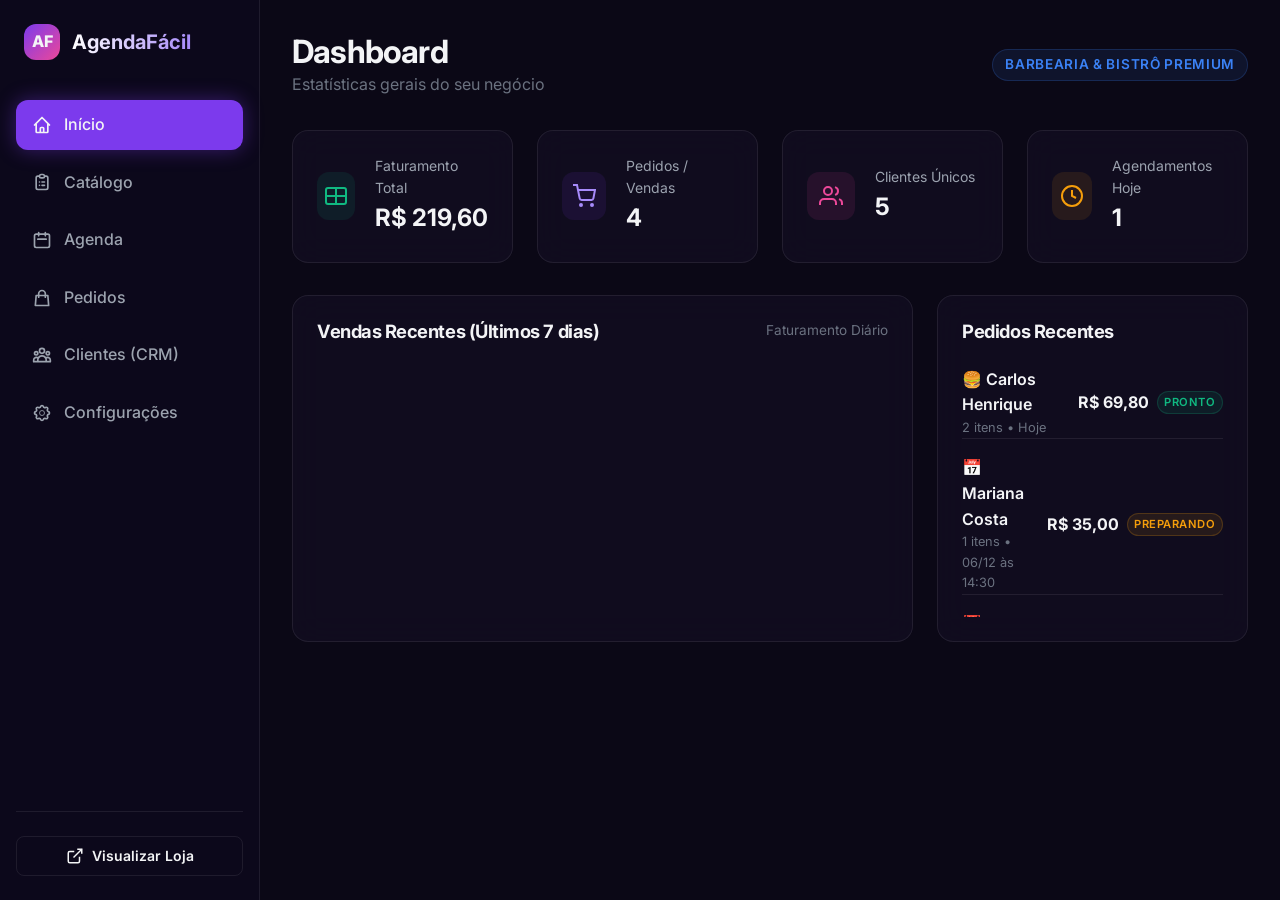
==== dashboard.html @ bc8d7b9e "commit inicial: AgendaFacil SPA" ====
<!DOCTYPE html>
<html lang="pt-BR">
<head>
  <meta charset="UTF-8">
  <meta name="viewport" content="width=device-width, initial-scale=1.0">
  <title>Painel Administrativo - AgendaFácil</title>
  <link rel="stylesheet" href="css/variables.css">
  <link rel="stylesheet" href="css/base.css">
  <link rel="stylesheet" href="css/components.css">
  <link rel="stylesheet" href="css/dashboard.css">
</head>
<body>

  <div class="dashboard-layout">
    
    <!-- Sidebar -->
    <aside class="sidebar" id="sidebar">
      <div class="logo-container">
        <div class="logo-icon">AF</div>
        <span class="logo-text">AgendaFácil</span>
      </div>

      <nav>
        <ul class="nav-list">
          <li>
            <a class="nav-link active" data-tab="inicio">
              <svg fill="none" stroke="currentColor" viewBox="0 0 24 24"><path stroke-linecap="round" stroke-linejoin="round" stroke-width="2" d="M3 12l2-2m0 0l7-7 7 7M5 10v10a1 1 0 001 1h3m10-11l2 2m-2-2v10a1 1 0 01-1 1h-3m-6 0a1 1 0 001-1v-4a1 1 0 011-1h2a1 1 0 011 1v4a1 1 0 001 1m-6 0h6"/></svg>
              Início
            </a>
          </li>
          <li>
            <a class="nav-link" data-tab="catalogo">
              <svg fill="none" stroke="currentColor" viewBox="0 0 24 24"><path stroke-linecap="round" stroke-linejoin="round" stroke-width="2" d="M9 5H7a2 2 0 00-2 2v12a2 2 0 002 2h10a2 2 0 002-2V7a2 2 0 00-2-2h-2M9 5a2 2 0 002 2h2a2 2 0 002-2M9 5a2 2 0 012-2h2a2 2 0 012 2m-3 7h3m-3 4h3m-6-4h.01M9 16h.01"/></svg>
              Catálogo
            </a>
          </li>
          <li>
            <a class="nav-link" data-tab="agenda">
              <svg fill="none" stroke="currentColor" viewBox="0 0 24 24"><path stroke-linecap="round" stroke-linejoin="round" stroke-width="2" d="M8 7V3m8 4V3m-9 8h10M5 21h14a2 2 0 002-2V7a2 2 0 00-2-2H5a2 2 0 00-2 2v12a2 2 0 002 2z"/></svg>
              Agenda
            </a>
          </li>
          <li>
            <a class="nav-link" data-tab="pedidos">
              <svg fill="none" stroke="currentColor" viewBox="0 0 24 24"><path stroke-linecap="round" stroke-linejoin="round" stroke-width="2" d="M16 11V7a4 4 0 00-8 0v4M5 9h14l1 12H4L5 9z"/></svg>
              Pedidos
            </a>
          </li>
          <li>
            <a class="nav-link" data-tab="clientes">
              <svg fill="none" stroke="currentColor" viewBox="0 0 24 24"><path stroke-linecap="round" stroke-linejoin="round" stroke-width="2" d="M17 20h5v-2a3 3 0 00-5.356-1.857M17 20H7m10 0v-2c0-.656-.126-1.283-.356-1.857M7 20H2v-2a3 3 0 015.356-1.857M7 20v-2c0-.656.126-1.283.356-1.857m0 0a5.002 5.002 0 019.288 0M15 7a3 3 0 11-6 0 3 3 0 016 0zm6 3a2 2 0 11-4 0 2 2 0 014 0zM7 10a2 2 0 11-4 0 2 2 0 014 0z"/></svg>
              Clientes (CRM)
            </a>
          </li>
          <li>
            <a class="nav-link" data-tab="configuracoes">
              <svg fill="none" stroke="currentColor" viewBox="0 0 24 24"><path stroke-linecap="round" stroke-linejoin="round" stroke-width="2" d="M10.325 4.317c.426-1.756 2.924-1.756 3.35 0a1.724 1.724 0 002.573 1.066c1.543-.94 3.31.826 2.37 2.37a1.724 1.724 0 001.065 2.572c1.756.426 1.756 2.924 0 3.35a1.724 1.724 0 00-1.066 2.573c.94 1.543-.826 3.31-2.37 2.37a1.724 1.724 0 00-2.572 1.065c-.426 1.756-2.924 1.756-3.35 0a1.724 1.724 0 00-2.573-1.066c-1.543.94-3.31-.826-2.37-2.37a1.724 1.724 0 00-1.065-2.572c-1.756-.426-1.756-2.924 0-3.35a1.724 1.724 0 001.066-2.573c-.94-1.543.826-3.31 2.37-2.37.996.608 2.296.07 2.572-1.065z"/><circle cx="12" cy="12" r="3"/></svg>
              Configurações
            </a>
          </li>
        </ul>
      </nav>

      <div class="sidebar-footer">
        <a href="loja.html" target="_blank" class="btn btn-outline btn-sm btn-full">
          <svg width="18" height="18" viewBox="0 0 24 24" fill="none" stroke="currentColor" stroke-width="2"><path d="M18 13v6a2 2 0 0 1-2 2H5a2 2 0 0 1-2-2V8a2 2 0 0 1 2-2h6"/><polyline points="15 3 21 3 21 9"/><line x1="10" y1="14" x2="21" y2="3"/></svg>
          Visualizar Loja
        </a>
      </div>
    </aside>

    <!-- Main Content Area -->
    <main class="main-content">
      
      <!-- Top Header Bar -->
      <header class="header-bar">
        <div>
          <h2 id="view-title">Dashboard</h2>
          <p id="view-subtitle" class="text-dim">Estatísticas gerais do seu negócio</p>
        </div>
        <div class="flex align-center gap-4">
          <span id="business-badge-name" class="badge badge-info" style="font-size: 0.85rem;">Carregando...</span>
          <button class="btn btn-outline btn-sm" id="btn-toggle-menu" style="display: none;">Menu</button>
        </div>
      </header>

      <!-- SEÇÕES DINÂMICAS -->

      <!-- 1. INÍCIO (DASHBOARD GENERAL) -->
      <section id="section-inicio" class="dashboard-view active">
        <!-- KPIs Grid -->
        <div class="kpis-grid">
          <div class="card kpi-card">
            <div class="kpi-icon-wrapper" style="background: rgba(16, 185, 129, 0.1); color: var(--success);">
              <svg width="24" height="24" viewBox="0 0 24 24" fill="none" stroke="currentColor" stroke-width="2"><rect x="2" y="4" width="20" height="16" rx="2"/><line x1="12" y1="4" x2="12" y2="20"/><line x1="2" y1="12" x2="22" y2="12"/></svg>
            </div>
            <div class="kpi-info">
              <span class="kpi-title">Faturamento Total</span>
              <span class="kpi-value" id="kpi-revenue">R$ 0,00</span>
            </div>
          </div>
          <div class="card kpi-card">
            <div class="kpi-icon-wrapper" style="background: rgba(124, 58, 237, 0.1); color: var(--primary-light);">
              <svg width="24" height="24" viewBox="0 0 24 24" fill="none" stroke="currentColor" stroke-width="2"><circle cx="9" cy="21" r="1"/><circle cx="20" cy="21" r="1"/><path d="M1 1h4l2.68 13.39a2 2 0 0 0 2 1.61h9.72a2 2 0 0 0 2-1.61L23 6H6"/></svg>
            </div>
            <div class="kpi-info">
              <span class="kpi-title">Pedidos / Vendas</span>
              <span class="kpi-value" id="kpi-orders">0</span>
            </div>
          </div>
          <div class="card kpi-card">
            <div class="kpi-icon-wrapper" style="background: rgba(236, 72, 153, 0.1); color: var(--secondary);">
              <svg width="24" height="24" viewBox="0 0 24 24" fill="none" stroke="currentColor" stroke-width="2"><path d="M17 21v-2a4 4 0 0 0-4-4H5a4 4 0 0 0-4 4v2"/><circle cx="9" cy="7" r="4"/><path d="M23 21v-2a4 4 0 0 0-3-3.87"/><path d="M16 3.13a4 4 0 0 1 0 7.75"/></svg>
            </div>
            <div class="kpi-info">
              <span class="kpi-title">Clientes Únicos</span>
              <span class="kpi-value" id="kpi-customers">0</span>
            </div>
          </div>
          <div class="card kpi-card">
            <div class="kpi-icon-wrapper" style="background: rgba(245, 158, 11, 0.1); color: var(--warning);">
              <svg width="24" height="24" viewBox="0 0 24 24" fill="none" stroke="currentColor" stroke-width="2"><circle cx="12" cy="12" r="10"/><polyline points="12 6 12 12 16 14"/></svg>
            </div>
            <div class="kpi-info">
              <span class="kpi-title">Agendamentos Hoje</span>
              <span class="kpi-value" id="kpi-bookings">0</span>
            </div>
          </div>
        </div>

        <!-- Charts e Pedidos Rápidos -->
        <div class="charts-section">
          <!-- Gráfico -->
          <div class="card flex flex-col justify-between" style="min-height: 320px;">
            <div class="flex justify-between align-center" style="margin-bottom: 1.5rem;">
              <h3 style="font-size: 1.15rem;">Vendas Recentes (Últimos 7 dias)</h3>
              <span class="text-dim" style="font-size: 0.85rem;">Faturamento Diário</span>
            </div>
            <div class="flex-1 flex justify-center align-center">
              <canvas id="revenue-chart" style="width: 100%; height: 220px;"></canvas>
            </div>
          </div>

          <!-- Mini Pedidos Recentes -->
          <div class="card flex flex-col">
            <h3 style="font-size: 1.15rem; margin-bottom: 1.5rem;">Pedidos Recentes</h3>
            <div class="flex flex-col gap-4" id="recent-orders-list" style="overflow-y: auto; max-height: 250px;">
              <!-- Injetado dinamicamente -->
            </div>
          </div>
        </div>
      </section>

      <!-- 2. CATALOGO (PRODUTOS / SERVIÇOS) -->
      <section id="section-catalogo" class="dashboard-view" style="display: none;">
        <div class="catalog-header">
          <div class="flex gap-2">
            <button class="category-pill active" id="catalog-filter-all">Todos</button>
            <button class="category-pill" id="catalog-filter-produtos">Produtos</button>
            <button class="category-pill" id="catalog-filter-servicos">Serviços</button>
          </div>
          <button class="btn btn-primary" id="btn-add-item">
            <svg width="20" height="20" fill="none" stroke="currentColor" stroke-width="2" viewBox="0 0 24 24"><line x1="12" y1="5" x2="12" y2="19"/><line x1="5" y1="12" x2="19" y2="12"/></svg>
            Novo Item
          </button>
        </div>

        <div class="catalog-grid" id="catalog-grid-items">
          <!-- Injetado dinamicamente -->
        </div>
      </section>

      <!-- 3. AGENDA (CALENDÁRIO ADMINISTRATIVO) -->
      <section id="section-agenda" class="dashboard-view" style="display: none;">
        <div class="calendar-wrapper">
          <!-- Calendário -->
          <div class="card">
            <div class="calendar-header">
              <button class="btn btn-ghost btn-sm" id="btn-prev-month">◀</button>
              <h3 id="calendar-month-year" style="font-size:1.15rem;">Janeiro 2026</h3>
              <button class="btn btn-ghost btn-sm" id="btn-next-month">▶</button>
            </div>
            <div class="calendar-grid" id="calendar-days-container">
              <!-- Grid renderizado no JavaScript -->
            </div>
          </div>

          <!-- Compromissos do Dia -->
          <div class="card flex flex-col">
            <div class="flex justify-between align-center" style="margin-bottom: 1.5rem;">
              <h3 style="font-size: 1.15rem;">Compromissos</h3>
              <span id="selected-agenda-date" class="badge badge-info">Hoje</span>
            </div>
            <div class="booking-slots-list" id="agenda-slots-list">
              <!-- Injetado dinamicamente -->
            </div>
          </div>
        </div>
      </section>

      <!-- 4. PEDIDOS (KNBAN / LISTA COMPLETA) -->
      <section id="section-pedidos" class="dashboard-view" style="display: none;">
        <div class="card p-0" style="overflow: hidden;">
          <div class="table-container">
            <table class="table">
              <thead>
                <tr>
                  <th>Pedido</th>
                  <th>Cliente</th>
                  <th>Tipo</th>
                  <th>Data/Hora</th>
                  <th>Total</th>
                  <th>Status</th>
                  <th class="text-center">Ações</th>
                </tr>
              </thead>
              <tbody id="orders-table-body">
                <!-- Injetado dinamicamente -->
              </tbody>
            </table>
          </div>
        </div>
      </section>

      <!-- 5. CLIENTES (CRM) -->
      <section id="section-clientes" class="dashboard-view" style="display: none;">
        <div class="card p-0" style="overflow: hidden;">
          <div class="table-container">
            <table class="table">
              <thead>
                <tr>
                  <th>Cliente</th>
                  <th>Contato (WhatsApp)</th>
                  <th>E-mail</th>
                  <th>Pedidos Feitos</th>
                  <th>Total Gasto</th>
                </tr>
              </thead>
              <tbody id="customers-table-body">
                <!-- Injetado dinamicamente -->
              </tbody>
            </table>
          </div>
        </div>
      </section>

      <!-- 6. CONFIGURAÇÕES -->
      <section id="section-configuracoes" class="dashboard-view" style="display: none;">
        <div class="card" style="max-width: 650px;">
          <form id="form-config">
            <div class="form-group">
              <label class="form-label" for="config-name">Nome do Estabelecimento</label>
              <input type="text" class="form-input" id="config-name" required>
            </div>

            <div class="form-group">
              <label class="form-label" for="config-type">Tipo de Estabelecimento</label>
              <select class="form-input form-select" id="config-type" required>
                <option value="barbearia">Serviços / Barbearia / Salão</option>
                <option value="lanchonete">Alimentação / Lanchonete / Delivery</option>
                <option value="ambos">Ambos (Serviços e Venda de Lanches/Produtos)</option>
              </select>
            </div>

            <div class="form-group">
              <label class="form-label" for="config-whatsapp">WhatsApp (com DDD)</label>
              <input type="text" class="form-input" id="config-whatsapp" placeholder="Ex: 11988887777" required>
            </div>

            <div class="form-group">
              <label class="form-label" for="config-address">Endereço Completo</label>
              <input type="text" class="form-input" id="config-address" required>
            </div>

            <div class="form-group">
              <label class="form-label" for="config-hours">Horário de Funcionamento</label>
              <input type="text" class="form-input" id="config-hours" placeholder="Ex: Seg a Sáb das 09:00 às 20:00" required>
            </div>

            <div class="form-group">
              <label class="form-label">Imagem de Capa (URL)</label>
              <input type="url" class="form-input" id="config-cover-url" placeholder="URL da Imagem Unsplash">
            </div>

            <button type="submit" class="btn btn-primary" style="margin-top: 1rem;">Salvar Configurações</button>
          </form>
        </div>
      </section>

    </main>

  </div>

  <!-- MODAL DE CADASTRO/EDIÇÃO DE ITEM NO CATÁLOGO -->
  <div class="modal-overlay" id="product-modal-overlay">
    <div class="modal-content">
      <div class="modal-header flex justify-between align-center">
        <h3 id="modal-product-title">Adicionar Item</h3>
        <button class="btn btn-ghost btn-sm" id="btn-close-product-modal" style="padding: 0.25rem;">
          <svg width="24" height="24" viewBox="0 0 24 24" fill="none" stroke="currentColor" stroke-width="2"><line x1="18" y1="6" x2="6" y2="18"/><line x1="6" y1="6" x2="18" y2="18"/></svg>
        </button>
      </div>
      <form id="form-product">
        <div class="modal-body">
          <input type="hidden" id="product-id-field">
          
          <div class="form-group">
            <label class="form-label" for="product-name-field">Nome do Item</label>
            <input type="text" class="form-input" id="product-name-field" placeholder="Ex: Hambúrguer, Corte Degradê" required>
          </div>

          <div class="form-group">
            <label class="form-label" for="product-type-field">Tipo</label>
            <select class="form-input form-select" id="product-type-field" required>
              <option value="produto">Produto (Venda simples / Delivery)</option>
              <option value="servico">Serviço (Requer agendamento de horário)</option>
            </select>
          </div>

          <div class="form-group">
            <label class="form-label" for="product-category-field">Categoria</label>
            <input type="text" class="form-input" id="product-category-field" placeholder="Ex: Lanches, Cortes, Barba" required>
          </div>

          <div class="flex gap-4">
            <div class="form-group flex-1">
              <label class="form-label" for="product-price-field">Preço (R$)</label>
              <input type="number" step="0.01" class="form-input" id="product-price-field" placeholder="0.00" required>
            </div>

            <div class="form-group flex-1" id="product-duration-group">
              <label class="form-label" for="product-duration-field">Duração (minutos)</label>
              <input type="number" class="form-input" id="product-duration-field" value="30" placeholder="30">
            </div>
          </div>

          <div class="form-group">
            <label class="form-label" for="product-desc-field">Descrição</label>
            <textarea class="form-input" id="product-desc-field" placeholder="Breve descrição dos ingredientes ou do serviço..." rows="3" style="resize:none;"></textarea>
          </div>

          <div class="form-group">
            <label class="form-label">Imagem do Item</label>
            <div class="file-upload-wrapper">
              <img src="" class="file-upload-preview" id="product-img-preview" style="display:none;">
              <span id="file-upload-placeholder" class="text-dim text-center" style="font-size:0.875rem;">
                <svg width="24" height="24" fill="none" stroke="currentColor" stroke-width="2" viewBox="0 0 24 24" style="margin-bottom:0.25rem;"><path d="M21 15v4a2 2 0 0 1-2 2H5a2 2 0 0 1-2-2v-4"/><polyline points="17 8 12 3 7 8"/><line x1="12" y1="3" x2="12" y2="15"/></svg><br>
                Clique para carregar imagem
              </span>
              <input type="file" accept="image/*" class="file-upload-input" id="product-file-input">
            </div>
          </div>
        </div>
        <div class="modal-footer">
          <button type="button" class="btn btn-outline" id="btn-cancel-product-modal">Cancelar</button>
          <button type="submit" class="btn btn-primary" id="btn-save-product-modal">Salvar</button>
        </div>
      </form>
    </div>
  </div>

  <!-- Scripts -->
  <script src="js/store.js"></script>
  <script src="js/charts.js"></script>
  <script src="js/catalog.js"></script>
  <script src="js/calendar.js"></script>
  <script src="js/orders.js"></script>
  <script src="js/customers.js"></script>
  <script src="js/dashboard.js"></script>
</body>
</html>
---- css/variables.css ----
/* variables.css - Design Tokens da plataforma AgendaFácil */

@import url('https://fonts.googleapis.com/css2?family=Inter:wght@300;400;500;600;700;800&display=swap');

:root {
  /* Cores Principais */
  --primary: #7C3AED;       /* Roxo Violeta */
  --primary-hover: #6D28D9;
  --primary-light: #A78BFA;
  --primary-glow: rgba(124, 58, 237, 0.4);
  
  --secondary: #EC4899;     /* Rosa Neon */
  --secondary-hover: #DB2777;
  --secondary-glow: rgba(236, 72, 153, 0.3);

  --accent: #8B5CF6;        /* Roxo Acento */

  /* Cores de Feedback */
  --success: #10B981;       /* Verde Sucesso */
  --success-glow: rgba(16, 185, 129, 0.2);
  --warning: #F59E0B;       /* Laranja Alerta */
  --warning-glow: rgba(245, 158, 11, 0.2);
  --danger: #EF4444;        /* Vermelho Erro/Perigo */
  --danger-glow: rgba(239, 68, 68, 0.2);
  --info: #3B82F6;          /* Azul Informativo */

  /* Tons de Fundo (Dark Mode Padrão) */
  --bg-main: #0B0816;       /* Fundo muito escuro com leve tom roxo */
  --bg-card: rgba(20, 16, 38, 0.6);   /* Glassmorphism card */
  --bg-card-hover: rgba(30, 25, 55, 0.85);
  --bg-sidebar: rgba(13, 9, 28, 0.95);
  --bg-overlay: rgba(5, 3, 10, 0.8);
  
  /* Bordas e Divisores */
  --border-color: rgba(255, 255, 255, 0.08);
  --border-hover: rgba(124, 58, 237, 0.3);
  --border-focus: rgba(124, 58, 237, 0.6);

  /* Texto */
  --text-main: #F3F4F6;     /* Branco acinzentado de alta legibilidade */
  --text-muted: #9CA3AF;    /* Cinza médio para descrições */
  --text-dim: #6B7280;      /* Cinza escuro para detalhes menores */
  --text-inverse: #0B0816;  /* Texto escuro em botões claros */

  /* Fontes */
  --font-family: 'Inter', -apple-system, BlinkMacSystemFont, 'Segoe UI', Roboto, Oxygen, Ubuntu, Cantarell, sans-serif;

  /* Espaçamentos e Tamanhos */
  --radius-sm: 8px;
  --radius-md: 12px;
  --radius-lg: 16px;
  --radius-xl: 24px;
  --radius-full: 9999px;

  /* Efeitos */
  --shadow-sm: 0 2px 4px rgba(0, 0, 0, 0.1);
  --shadow-md: 0 4px 12px rgba(0, 0, 0, 0.2);
  --shadow-lg: 0 10px 25px rgba(0, 0, 0, 0.3);
  --shadow-glow: 0 0 20px var(--primary-glow);
  --glass-blur: blur(16px);
  --transition-fast: 0.15s ease;
  --transition-normal: 0.25s cubic-bezier(0.4, 0, 0.2, 1);
  --transition-slow: 0.4s cubic-bezier(0.4, 0, 0.2, 1);
}

/* Suporte opcional ao tema claro se configurado pelo sistema */
[data-theme="light"] {
  --bg-main: #F9FAFB;
  --bg-card: rgba(255, 255, 255, 0.85);
  --bg-card-hover: rgba(255, 255, 255, 0.95);
  --bg-sidebar: #FFFFFF;
  --bg-overlay: rgba(0, 0, 0, 0.5);
  
  --border-color: rgba(0, 0, 0, 0.08);
  --border-hover: rgba(124, 58, 237, 0.2);
  
  --text-main: #111827;
  --text-muted: #4B5563;
  --text-dim: #9CA3AF;
  --text-inverse: #FFFFFF;
}
---- css/base.css ----
/* base.css - Reset e Estilos Globais da plataforma AgendaFácil */

*, *::before, *::after {
  box-sizing: border-box;
  margin: 0;
  padding: 0;
}

html {
  font-size: 16px;
  scroll-behavior: smooth;
  -webkit-font-smoothing: antialiased;
  -moz-osx-font-smoothing: grayscale;
}

body {
  font-family: var(--font-family);
  background-color: var(--bg-main);
  color: var(--text-main);
  line-height: 1.6;
  overflow-x: hidden;
  min-height: 100vh;
}

/* Tipografia */
h1, h2, h3, h4, h5, h6 {
  font-weight: 700;
  line-height: 1.25;
  color: var(--text-main);
  letter-spacing: -0.025em;
}

h1 { font-size: 2.5rem; }
h2 { font-size: 2rem; }
h3 { font-size: 1.5rem; }
h4 { font-size: 1.25rem; }

p {
  color: var(--text-muted);
}

a {
  color: var(--primary-light);
  text-decoration: none;
  transition: color var(--transition-fast);
}

a:hover {
  color: var(--primary);
}

img {
  max-width: 100%;
  height: auto;
  display: block;
}

button, input, select, textarea {
  font-family: inherit;
  font-size: inherit;
  color: inherit;
  background: none;
  border: none;
  outline: none;
}

button {
  cursor: pointer;
}

/* Scrollbar Personalizada */
::-webkit-scrollbar {
  width: 8px;
  height: 8px;
}

::-webkit-scrollbar-track {
  background: var(--bg-main);
}

::-webkit-scrollbar-thumb {
  background: rgba(255, 255, 255, 0.1);
  border-radius: var(--radius-full);
}

::-webkit-scrollbar-thumb:hover {
  background: var(--border-hover);
}

/* Utilitários */
.flex { display: flex; }
.flex-col { flex-direction: column; }
.align-center { align-items: center; }
.justify-between { justify-content: space-between; }
.justify-center { justify-content: center; }
.flex-wrap { flex-wrap: wrap; }
.flex-1 { flex: 1; }

.grid { display: grid; }
.gap-1 { gap: 0.25rem; }
.gap-2 { gap: 0.5rem; }
.gap-4 { gap: 1rem; }
.gap-6 { gap: 1.5rem; }
.gap-8 { gap: 2rem; }

.text-center { text-align: center; }
.text-right { text-align: right; }
.text-primary { color: var(--primary); }
.text-secondary { color: var(--secondary); }
.text-muted { color: var(--text-muted); }
.text-dim { color: var(--text-dim); }

.w-full { width: 100%; }
.h-full { height: 100%; }

.m-0 { margin: 0; }
.p-0 { padding: 0; }

/* Animações Globais e Keyframes */
@keyframes float {
  0%, 100% { transform: translateY(0px); }
  50% { transform: translateY(-10px); }
}

@keyframes pulse-glow {
  0%, 100% { box-shadow: 0 0 15px var(--primary-glow); }
  50% { box-shadow: 0 0 25px rgba(124, 58, 237, 0.7); }
}

@keyframes gradient-bg {
  0% { background-position: 0% 50%; }
  50% { background-position: 100% 50%; }
  100% { background-position: 0% 50%; }
}

@keyframes fadeIn {
  from { opacity: 0; transform: translateY(15px); }
  to { opacity: 1; transform: translateY(0); }
}

.animate-float {
  animation: float 6s ease-in-out infinite;
}

.animate-fade-in {
  animation: fadeIn 0.6s cubic-bezier(0.16, 1, 0.3, 1) forwards;
}

/* Orbes Decorativas de Fundo */
.bg-orb {
  position: absolute;
  width: 300px;
  height: 300px;
  border-radius: var(--radius-full);
  filter: blur(80px);
  z-index: -1;
  opacity: 0.15;
  pointer-events: none;
}

.bg-orb-primary {
  background: var(--primary);
  top: 10%;
  left: 5%;
}

.bg-orb-secondary {
  background: var(--secondary);
  bottom: 20%;
  right: 5%;
}
---- css/components.css ----
/* components.css - Componentes de UI Compartilhados da plataforma AgendaFácil */

/* Botões */
.btn {
  display: inline-flex;
  align-items: center;
  justify-content: center;
  padding: 0.75rem 1.5rem;
  font-weight: 600;
  border-radius: var(--radius-md);
  transition: all var(--transition-normal);
  gap: 0.5rem;
  border: 1px solid transparent;
  user-select: none;
}

.btn-primary {
  background-color: var(--primary);
  color: var(--text-main);
  box-shadow: var(--shadow-glow);
}

.btn-primary:hover {
  background-color: var(--primary-hover);
  transform: translateY(-2px);
  box-shadow: 0 0 25px rgba(124, 58, 237, 0.6);
}

.btn-primary:active {
  transform: translateY(0);
}

.btn-secondary {
  background-color: var(--secondary);
  color: var(--text-main);
}

.btn-secondary:hover {
  background-color: var(--secondary-hover);
  transform: translateY(-2px);
  box-shadow: 0 0 20px var(--secondary-glow);
}

.btn-secondary:active {
  transform: translateY(0);
}

.btn-outline {
  background-color: transparent;
  border-color: var(--border-color);
  color: var(--text-main);
}

.btn-outline:hover {
  border-color: var(--primary-light);
  background-color: rgba(124, 58, 237, 0.05);
  transform: translateY(-2px);
}

.btn-ghost {
  background-color: transparent;
  color: var(--text-muted);
}

.btn-ghost:hover {
  color: var(--text-main);
  background-color: rgba(255, 255, 255, 0.04);
}

.btn-danger {
  background-color: rgba(239, 68, 68, 0.1);
  color: var(--danger);
  border-color: rgba(239, 68, 68, 0.2);
}

.btn-danger:hover {
  background-color: var(--danger);
  color: var(--text-main);
  transform: translateY(-2px);
}

.btn-sm {
  padding: 0.5rem 1rem;
  font-size: 0.875rem;
  border-radius: var(--radius-sm);
}

.btn-lg {
  padding: 1rem 2rem;
  font-size: 1.125rem;
  border-radius: var(--radius-lg);
}

.btn-full {
  width: 100%;
}

/* Cards Glassmorphism */
.card {
  background: var(--bg-card);
  backdrop-filter: var(--glass-blur);
  -webkit-backdrop-filter: var(--glass-blur);
  border: 1px solid var(--border-color);
  border-radius: var(--radius-lg);
  padding: 1.5rem;
  transition: all var(--transition-normal);
  position: relative;
  overflow: hidden;
}

.card-hover:hover {
  background: var(--bg-card-hover);
  border-color: var(--border-hover);
  transform: translateY(-4px);
  box-shadow: var(--shadow-lg);
}

.card-glow::before {
  content: '';
  position: absolute;
  top: 0;
  left: 0;
  width: 100%;
  height: 4px;
  background: linear-gradient(90deg, var(--primary), var(--secondary));
}

/* Badges / Tags */
.badge {
  display: inline-flex;
  align-items: center;
  justify-content: center;
  padding: 0.25rem 0.75rem;
  font-size: 0.75rem;
  font-weight: 600;
  border-radius: var(--radius-full);
  text-transform: uppercase;
  letter-spacing: 0.05em;
  gap: 0.25rem;
}

.badge-success {
  background-color: rgba(16, 185, 129, 0.1);
  color: var(--success);
  border: 1px solid rgba(16, 185, 129, 0.2);
}

.badge-warning {
  background-color: rgba(245, 158, 11, 0.1);
  color: var(--warning);
  border: 1px solid rgba(245, 158, 11, 0.2);
}

.badge-danger {
  background-color: rgba(239, 68, 68, 0.1);
  color: var(--danger);
  border: 1px solid rgba(239, 68, 68, 0.2);
}

.badge-info {
  background-color: rgba(59, 130, 246, 0.1);
  color: var(--info);
  border: 1px solid rgba(59, 130, 246, 0.2);
}

/* Inputs e Formulários */
.form-group {
  display: flex;
  flex-direction: column;
  gap: 0.5rem;
  margin-bottom: 1.25rem;
}

.form-label {
  font-size: 0.875rem;
  font-weight: 500;
  color: var(--text-muted);
}

.form-input {
  width: 100%;
  padding: 0.75rem 1rem;
  background-color: rgba(255, 255, 255, 0.03);
  border: 1px solid var(--border-color);
  border-radius: var(--radius-md);
  color: var(--text-main);
  transition: all var(--transition-fast);
}

.form-input:focus {
  border-color: var(--primary-light);
  background-color: rgba(255, 255, 255, 0.06);
  box-shadow: 0 0 0 3px var(--primary-glow);
}

.form-input::placeholder {
  color: var(--text-dim);
}

.form-select {
  appearance: none;
  background-image: url("data:image/svg+xml,%3Csvg xmlns='http://www.w3.org/2000/svg' fill='none' viewBox='0 0 24 24' stroke='%239CA3AF'%3E%3Cpath stroke-linecap='round' stroke-linejoin='round' stroke-width='2' d='M19 9l-7 7-7-7'/%3E%3C/svg%3E");
  background-repeat: no-repeat;
  background-position: right 1rem center;
  background-size: 1.25rem;
  padding-right: 2.5rem;
}

/* Modais */
.modal-overlay {
  position: fixed;
  top: 0;
  left: 0;
  width: 100%;
  height: 100%;
  background-color: var(--bg-overlay);
  backdrop-filter: var(--glass-blur);
  display: flex;
  align-items: center;
  justify-content: center;
  z-index: 1000;
  opacity: 0;
  pointer-events: none;
  transition: opacity var(--transition-normal);
}

.modal-overlay.active {
  opacity: 1;
  pointer-events: auto;
}

.modal-content {
  background: var(--bg-sidebar);
  border: 1px solid var(--border-color);
  border-radius: var(--radius-xl);
  width: 90%;
  max-width: 500px;
  max-height: 90vh;
  overflow-y: auto;
  box-shadow: var(--shadow-lg);
  transform: translateY(20px);
  transition: transform var(--transition-normal);
}

.modal-overlay.active .modal-content {
  transform: translateY(0);
}

.modal-header {
  padding: 1.5rem;
  border-bottom: 1px solid var(--border-color);
}

.modal-body {
  padding: 1.5rem;
}

.modal-footer {
  padding: 1.5rem;
  border-top: 1px solid var(--border-color);
  display: flex;
  justify-content: flex-end;
  gap: 0.75rem;
}

/* Tabelas */
.table-container {
  width: 100%;
  overflow-x: auto;
  border: 1px solid var(--border-color);
  border-radius: var(--radius-md);
}

.table {
  width: 100%;
  border-collapse: collapse;
  text-align: left;
}

.table th, .table td {
  padding: 1rem 1.5rem;
}

.table th {
  background-color: rgba(255, 255, 255, 0.02);
  color: var(--text-muted);
  font-weight: 600;
  font-size: 0.875rem;
  border-bottom: 1px solid var(--border-color);
}

.table td {
  border-bottom: 1px solid var(--border-color);
}

.table tr:last-child td {
  border-bottom: none;
}

.table tr:hover td {
  background-color: rgba(255, 255, 255, 0.01);
}
---- css/dashboard.css ----
/* dashboard.css - Estilos do Painel Administrativo da plataforma AgendaFácil */

.dashboard-layout {
  display: flex;
  min-height: 100vh;
}

/* Sidebar */
.sidebar {
  width: 260px;
  background: var(--bg-sidebar);
  border-right: 1px solid var(--border-color);
  display: flex;
  flex-direction: column;
  padding: 1.5rem 1rem;
  position: fixed;
  height: 100vh;
  z-index: 100;
  transition: transform var(--transition-normal);
}

.logo-container {
  display: flex;
  align-items: center;
  gap: 0.75rem;
  margin-bottom: 2.5rem;
  padding-left: 0.5rem;
}

.logo-icon {
  background: linear-gradient(135deg, var(--primary), var(--secondary));
  width: 36px;
  height: 36px;
  border-radius: var(--radius-md);
  display: flex;
  align-items: center;
  justify-content: center;
  color: var(--text-main);
  font-weight: 800;
}

.logo-text {
  font-size: 1.25rem;
  font-weight: 700;
  background: linear-gradient(90deg, #FFFFFF, var(--primary-light));
  -webkit-background-clip: text;
  -webkit-text-fill-color: transparent;
}

.nav-list {
  display: flex;
  flex-direction: column;
  gap: 0.5rem;
  list-style: none;
}

.nav-link {
  display: flex;
  align-items: center;
  gap: 0.75rem;
  padding: 0.75rem 1rem;
  border-radius: var(--radius-md);
  color: var(--text-muted);
  font-weight: 500;
  transition: all var(--transition-fast);
  cursor: pointer;
}

.nav-link:hover {
  background: rgba(255, 255, 255, 0.03);
  color: var(--text-main);
}

.nav-link.active {
  background: var(--primary);
  color: var(--text-main);
  box-shadow: var(--shadow-glow);
}

.nav-link svg {
  width: 20px;
  height: 20px;
}

.sidebar-footer {
  margin-top: auto;
  padding-top: 1.5rem;
  border-top: 1px solid var(--border-color);
}

/* Main Content Area */
.main-content {
  flex: 1;
  margin-left: 260px;
  padding: 2rem;
  min-height: 100vh;
}

.header-bar {
  display: flex;
  justify-content: space-between;
  align-items: center;
  margin-bottom: 2rem;
}

/* Dashboard Home View */
.kpis-grid {
  display: grid;
  grid-template-columns: repeat(auto-fill, minmax(220px, 1fr));
  gap: 1.5rem;
  margin-bottom: 2rem;
}

.kpi-card {
  display: flex;
  align-items: center;
  gap: 1.25rem;
}

.kpi-icon-wrapper {
  width: 48px;
  height: 48px;
  border-radius: var(--radius-md);
  display: flex;
  align-items: center;
  justify-content: center;
  color: var(--text-main);
}

.kpi-info {
  display: flex;
  flex-direction: column;
}

.kpi-title {
  font-size: 0.875rem;
  color: var(--text-muted);
}

.kpi-value {
  font-size: 1.5rem;
  font-weight: 700;
}

.charts-section {
  display: grid;
  grid-template-columns: 2fr 1fr;
  gap: 1.5rem;
  margin-bottom: 2rem;
}

/* Agenda / Calendário */
.calendar-wrapper {
  display: grid;
  grid-template-columns: 1.2fr 2fr;
  gap: 1.5rem;
}

.calendar-header {
  display: flex;
  justify-content: space-between;
  align-items: center;
  margin-bottom: 1rem;
}

.calendar-grid {
  display: grid;
  grid-template-columns: repeat(7, 1fr);
  gap: 0.5rem;
  text-align: center;
}

.calendar-day-name {
  font-size: 0.75rem;
  font-weight: 600;
  color: var(--text-muted);
  padding: 0.5rem 0;
}

.calendar-day {
  aspect-ratio: 1;
  display: flex;
  align-items: center;
  justify-content: center;
  border-radius: var(--radius-sm);
  background-color: rgba(255, 255, 255, 0.01);
  border: 1px solid var(--border-color);
  font-size: 0.875rem;
  font-weight: 500;
  cursor: pointer;
  transition: all var(--transition-fast);
}

.calendar-day:hover {
  background-color: rgba(124, 58, 237, 0.1);
  border-color: var(--primary-light);
}

.calendar-day.empty {
  background: none;
  border: none;
  cursor: default;
  pointer-events: none;
}

.calendar-day.active {
  background-color: var(--primary);
  color: var(--text-main);
  border-color: var(--primary);
}

.calendar-day.has-events {
  position: relative;
}

.calendar-day.has-events::after {
  content: '';
  position: absolute;
  bottom: 4px;
  width: 4px;
  height: 4px;
  border-radius: var(--radius-full);
  background-color: var(--secondary);
}

.booking-slots-list {
  display: flex;
  flex-direction: column;
  gap: 0.75rem;
}

.slot-item {
  display: flex;
  justify-content: space-between;
  align-items: center;
  padding: 0.75rem 1rem;
  background: rgba(255, 255, 255, 0.02);
  border: 1px solid var(--border-color);
  border-radius: var(--radius-md);
}

/* Catálogo e Formulários */
.catalog-header {
  display: flex;
  justify-content: space-between;
  align-items: center;
  margin-bottom: 1.5rem;
}

.catalog-grid {
  display: grid;
  grid-template-columns: repeat(auto-fill, minmax(240px, 1fr));
  gap: 1.5rem;
}

.catalog-card {
  display: flex;
  flex-direction: column;
}

.catalog-img {
  width: 100%;
  height: 140px;
  object-fit: cover;
  border-radius: var(--radius-md) var(--radius-md) 0 0;
}

.catalog-body {
  padding: 1rem;
  display: flex;
  flex-direction: column;
  flex: 1;
}

/* Seletor de Arquivos Customizado */
.file-upload-wrapper {
  position: relative;
  width: 100%;
  height: 120px;
  border: 2px dashed var(--border-color);
  border-radius: var(--radius-md);
  display: flex;
  flex-direction: column;
  align-items: center;
  justify-content: center;
  cursor: pointer;
  overflow: hidden;
  transition: border-color var(--transition-fast);
}

.file-upload-wrapper:hover {
  border-color: var(--primary);
}

.file-upload-input {
  position: absolute;
  top: 0;
  left: 0;
  width: 100%;
  height: 100%;
  opacity: 0;
  cursor: pointer;
}

.file-upload-preview {
  width: 100%;
  height: 100%;
  object-fit: cover;
  position: absolute;
  top: 0;
  left: 0;
}

/* Responsividade do Painel */
@media (max-width: 992px) {
  .charts-section {
    grid-template-columns: 1fr;
  }
  
  .calendar-wrapper {
    grid-template-columns: 1fr;
  }
}

@media (max-width: 768px) {
  .sidebar {
    transform: translateX(-100%);
  }
  
  .sidebar.active {
    transform: translateX(0);
  }
  
  .main-content {
    margin-left: 0;
    padding: 1.5rem;
  }
}
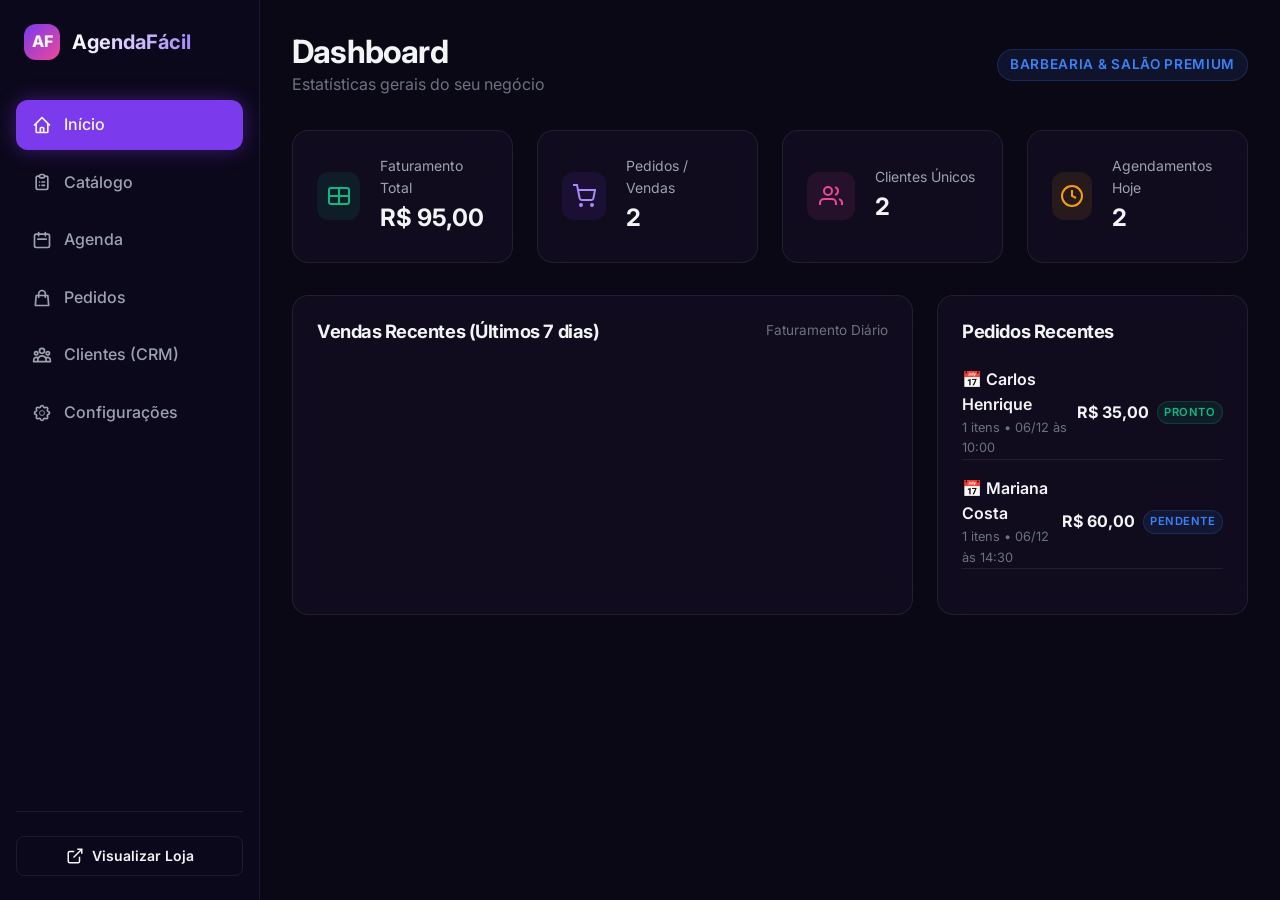
==== commit 4015cf40: "feat: implementada funcionalidade dinamica multi-nicho (Comida, Beleza, Lava Rapido)" ====
--- a/dashboard.html
+++ b/dashboard.html
@@ -254,12 +254,18 @@
             </div>
 
             <div class="form-group">
-              <label class="form-label" for="config-type">Tipo de Estabelecimento</label>
+              <label class="form-label" for="config-type">Nicho / Segmento do Estabelecimento</label>
               <select class="form-input form-select" id="config-type" required>
-                <option value="barbearia">Serviços / Barbearia / Salão</option>
-                <option value="lanchonete">Alimentação / Lanchonete / Delivery</option>
-                <option value="ambos">Ambos (Serviços e Venda de Lanches/Produtos)</option>
+                <option value="beleza">Beleza / Barbearia / Salão</option>
+                <option value="comida">Alimentação / Lanchonete / Restaurante</option>
+                <option value="automotivo">Automotivo / Lava Rápido / Estética</option>
               </select>
+            </div>
+
+            <div class="form-group" style="margin-bottom: 1.5rem; background: rgba(124, 58, 237, 0.05); padding: 1rem; border-radius: var(--radius-md); border: 1px dashed var(--border-color);">
+              <span class="form-label" style="font-weight:600; color:var(--primary-light);">Simulador de Demonstração</span>
+              <p class="text-dim" style="font-size:0.8rem; margin-bottom: 0.75rem;">Você pode trocar o nicho acima e clicar abaixo para limpar os dados atuais e preencher o app com produtos e agendamentos de teste prontos.</p>
+              <button type="button" class="btn btn-outline btn-sm" id="btn-load-niche-demo">⚡ Carregar dados de exemplo deste Nicho</button>
             </div>
 
             <div class="form-group">
